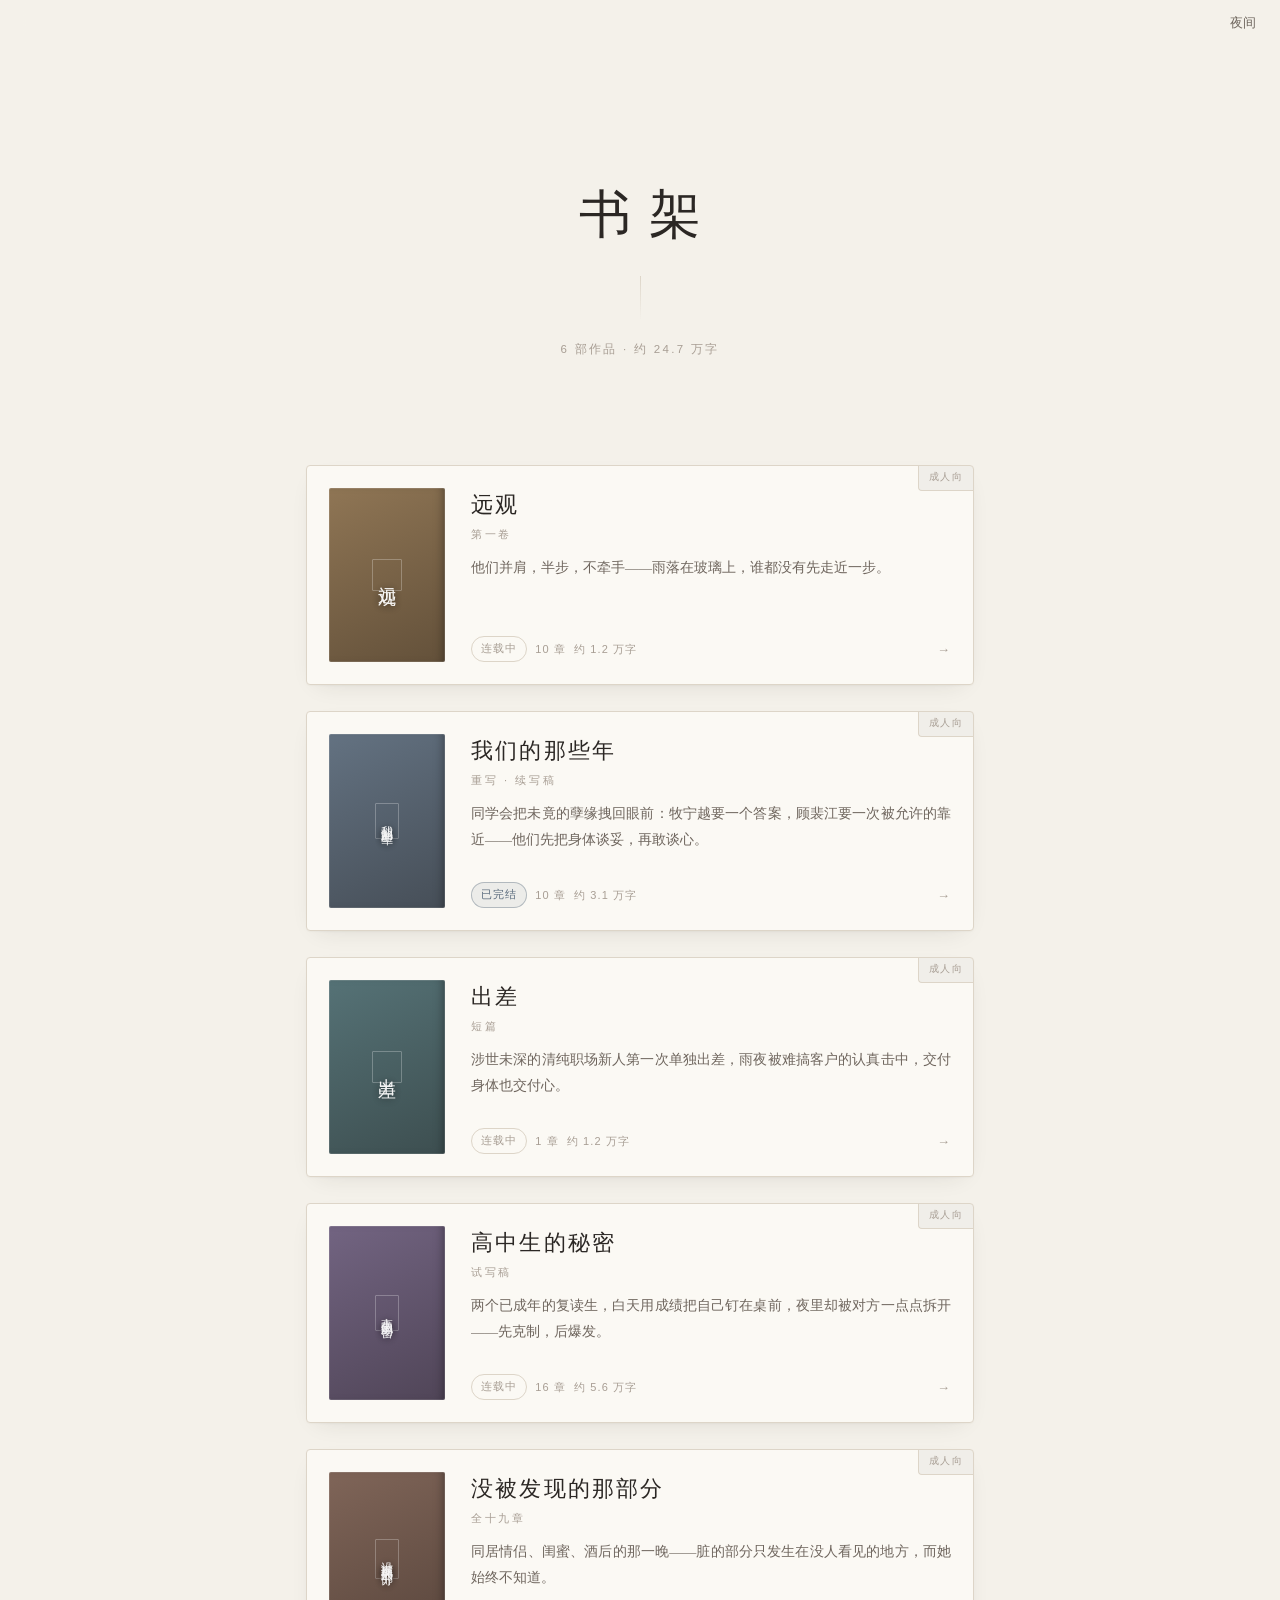
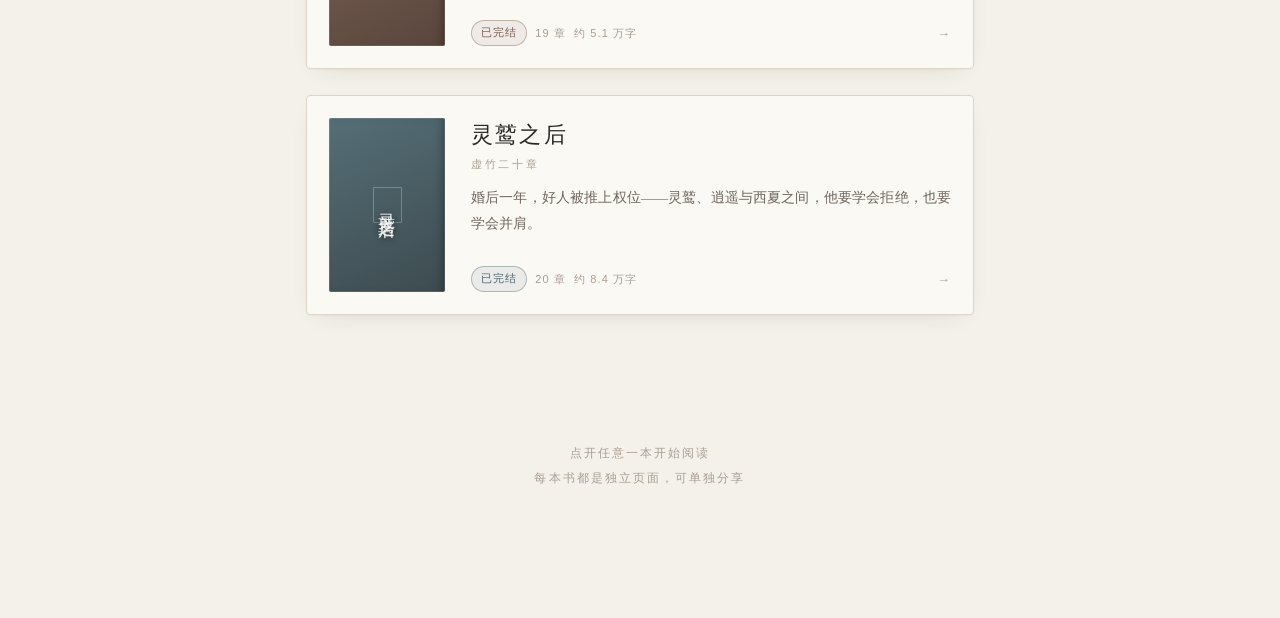
==== index.html @ 733e9455 "发布阅读页" ====
<!DOCTYPE html>
<html lang="zh-CN">
<head>
<meta charset="utf-8">
<meta name="viewport" content="width=device-width,initial-scale=1,viewport-fit=cover">
<meta name="color-scheme" content="light dark">
<meta name="description" content="6 部作品 · 约 24.7 万字，远观、我们的那些年、出差、高中生的秘密、没被发现的那部分">
<meta property="og:title" content="书架">
<meta property="og:description" content="6 部作品 · 约 24.7 万字，远观、我们的那些年、出差、高中生的秘密、没被发现的那部分">
<link rel="icon" href="[data-uri]">
<title>书架</title>
<script>(function(){
var r=document.documentElement;
try{
  var t=localStorage.getItem('xhw-theme');
  if(!t) t=matchMedia('(prefers-color-scheme: dark)').matches?'night':'day';
  r.dataset.theme=t;
}catch(e){}
})();</script>
<style>
:root{
  --bg:#f4f1ea; --bg-elev:#fbf9f4; --ink:#2b2724; --ink-soft:#6f665e;
  --ink-faint:#a89e94; --rule:#ddd5c8;
  --accent:#8c6f4a; --accent-lit:#8c6f4a;
  --shadow:0 1px 2px rgba(43,39,36,.04),0 8px 24px -12px rgba(43,39,36,.14);
  --shadow-lift:0 2px 4px rgba(43,39,36,.05),0 20px 44px -16px rgba(43,39,36,.22);
  --font-scale:1;
  --ease:cubic-bezier(.4,0,.2,1);
  /* 「Noto Serif SC」必须排在「Source Han Serif SC」之前：两者是同一套字形，
     但 Windows 上思源宋体常只装了 Heavy 单字重，命中它会让正文按 400 声明
     却渲染成 Heavy（实测墨量与 900 完全相同）。Noto Serif SC 是可变字体，
     400 才是正常正文字重。Songti SC 仅 macOS/iOS 有，留作首选无副作用。 */
  --serif:"Songti SC","Noto Serif SC","Source Han Serif SC","Noto Serif CJK SC",
          "Source Han Serif CN","STSong","SimSun",Georgia,"Times New Roman",serif;
  --sans:"PingFang SC","Microsoft YaHei","Hiragino Sans GB","Noto Sans CJK SC",
         -apple-system,"Segoe UI",sans-serif;
}
html[data-theme=night]{
  --bg:#16181a; --bg-elev:#1e2124; --ink:#cfc9c0; --ink-soft:#948d84;
  --ink-faint:#645d55; --rule:#2e3236;
  --accent:var(--accent-lit);
  --shadow:0 1px 2px rgba(0,0,0,.3),0 8px 24px -12px rgba(0,0,0,.6);
  --shadow-lift:0 2px 6px rgba(0,0,0,.36),0 22px 48px -16px rgba(0,0,0,.7);
}
/* 深底浅字会视觉膨胀（halation），中文笔画密更明显。字重已是 400 不宜再降
   （很多中文字体只有单字重，降了也无效），改用极轻的负字距抵消 */
html[data-theme=night] main{letter-spacing:.015em}
*{box-sizing:border-box}
html{scroll-behavior:smooth}
body{
  margin:0; background:var(--bg); color:var(--ink);
  font-family:var(--serif); -webkit-font-smoothing:antialiased;
  /* 中文字体缺字重时别让浏览器合成伪粗体：CJK 笔画密，合成会糊成一团 */
  font-synthesis:none;
  transition:background .4s var(--ease),color .4s var(--ease);
}
::selection{background:color-mix(in srgb,var(--accent) 24%,transparent)}
a{color:inherit}
:focus-visible{outline:2px solid var(--accent);outline-offset:2px;border-radius:2px}

/* 通用入场：加 .rise 的元素初始下沉透明，进入视口时由 JS 挂 .in */
.rise{opacity:0;transform:translateY(18px);
  transition:opacity .7s var(--ease),transform .7s var(--ease)}
.rise.in{opacity:1;transform:none}

.tbtn{border:0;background:none;color:var(--ink-soft);font-family:var(--sans);font-size:13px;
  cursor:pointer;padding:7px 10px;border-radius:6px;line-height:1;
  transition:color .25s var(--ease),background .25s var(--ease)}
.tbtn:hover{color:var(--ink);background:color-mix(in srgb,var(--ink) 7%,transparent)}
.tbtn:active{transform:scale(.94)}

@media (prefers-reduced-motion:reduce){
  *{transition:none!important;animation:none!important;scroll-behavior:auto!important}
  .rise{opacity:1!important;transform:none!important}
}

body{padding:0}
#shelf-tools{position:fixed;top:0;right:0;left:0;height:46px;z-index:50;display:flex;
  align-items:center;justify-content:flex-end;gap:2px;padding:0 14px;
  background:color-mix(in srgb,var(--bg) 86%,transparent);
  backdrop-filter:blur(12px) saturate(1.4);
  border-bottom:1px solid transparent;transition:border-color .4s var(--ease)}
#shelf-tools.lifted{border-bottom-color:var(--rule)}

.hero{padding:20vh 26px 12vh;text-align:center}
.hero h1{margin:0;font-size:clamp(34px,7vw,52px);font-weight:400;letter-spacing:.34em;
  text-indent:.34em;animation:titleIn 1.1s var(--ease) both}
.hero .line{width:1px;height:44px;margin:26px auto 0;
  background:linear-gradient(var(--rule),transparent);
  animation:dropIn .9s var(--ease) .3s both}
.hero .meta{margin-top:22px;font-family:var(--sans);font-size:11.5px;letter-spacing:.2em;
  color:var(--ink-faint);animation:fadeUp .9s var(--ease) .42s both}
@keyframes titleIn{from{opacity:0;transform:translateY(18px);letter-spacing:.54em}
  to{opacity:1;transform:none}}
@keyframes fadeUp{from{opacity:0;transform:translateY(14px)}to{opacity:1;transform:none}}
@keyframes dropIn{from{opacity:0;transform:scaleY(0);transform-origin:top}
  to{opacity:1;transform:none}}

.books{max-width:720px;margin:0 auto;padding:0 26px 14vh;
  display:flex;flex-direction:column;gap:26px}

/* 卡片自带的 transition 会整体覆盖 .rise 的，所以这里必须带上 opacity，
   否则入场只会有位移没有淡入 */
.card{display:flex;gap:26px;padding:22px;text-decoration:none;color:inherit;
  background:var(--bg-elev);border:1px solid var(--rule);border-radius:4px;
  box-shadow:var(--shadow);position:relative;overflow:hidden;
  transition:opacity .55s var(--ease),transform .55s var(--ease),
             box-shadow .4s var(--ease),border-color .4s var(--ease)}
/* 悬停时该书主色从左缘渗入 */
.card::before{content:"";position:absolute;inset:0 auto 0 0;width:2px;
  background:var(--bk);transform:scaleY(0);transform-origin:center;
  transition:transform .45s var(--ease)}
/* 用 .rise.in.card 提高特异性，压过 .rise.in 的 transform:none */
.rise.in.card:hover{transform:translateY(-4px);box-shadow:var(--shadow-lift);
  border-color:color-mix(in srgb,var(--bk) 42%,var(--rule))}
.rise.in.card:active{transform:translateY(-1px) scale(.995)}
.card:hover::before{transform:none}

/* 生成式封面：主色纸纹 + 竖排书名 */
.cv{flex:0 0 116px;height:174px;border-radius:2px;overflow:hidden;position:relative;
  display:flex;align-items:center;justify-content:center;
  background:linear-gradient(155deg,
    color-mix(in srgb,var(--bk) 88%,#000 4%),
    color-mix(in srgb,var(--bk) 58%,#2b2724));
  box-shadow:inset 0 0 0 1px rgba(255,255,255,.12),
             inset -7px 0 12px -8px rgba(0,0,0,.55);
  transition:transform .5s var(--ease)}
.card:hover .cv{transform:scale(1.035)}
.cv img{position:absolute;inset:0;width:100%;height:100%;object-fit:cover}
/* 竖排书名：不换列，长书名自动缩字号，避免折成两列挤满封面 */
.cv em{font-style:normal;writing-mode:vertical-rl;white-space:nowrap;
  font-size:var(--cvfs,17px);letter-spacing:.14em;line-height:1;
  color:#fff;opacity:.94;text-shadow:0 1px 10px rgba(0,0,0,.4);
  border:1px solid rgba(255,255,255,.28);padding:12px 5px;border-radius:1px}

.info{flex:1;min-width:0;display:flex;flex-direction:column}
/* 右侧留出「成人向」浮标的位置 */
.info h2{margin:2px 56px 0 0;font-size:22px;font-weight:400;letter-spacing:.1em}
.info .sub{margin-top:7px;font-family:var(--sans);font-size:11px;letter-spacing:.24em;
  color:var(--ink-faint)}
.info .tag{margin:13px 0 0;font-size:13.5px;line-height:1.95;color:var(--ink-soft);
  text-align:justify;
  display:-webkit-box;-webkit-line-clamp:3;-webkit-box-orient:vertical;overflow:hidden}
.info .foot{margin-top:auto;padding-top:15px;display:flex;align-items:center;
  flex-wrap:wrap;gap:8px;font-family:var(--sans);font-size:11px;letter-spacing:.1em;
  color:var(--ink-faint)}
/* 箭头始终占一行的末尾，元信息换行时不被挤走 */
.info .foot .arrow{order:9}
.pill{padding:3px 9px;border-radius:999px;border:1px solid var(--rule);line-height:1.6}
.pill.done{color:var(--bk);border-color:color-mix(in srgb,var(--bk) 40%,transparent);
  background:color-mix(in srgb,var(--bk) 9%,transparent)}
/* 夜间背景变暗后书的原色文字对比度不够，换成提亮版 */
html[data-theme=night] .pill.done{color:var(--bk-lit)}
/* 成人向做成卡片右上角浮标，不占元信息那行的宽度 */
.badge{position:absolute;top:0;right:0;z-index:1;
  font-family:var(--sans);font-size:9.5px;letter-spacing:.14em;color:var(--ink-faint);
  padding:5px 10px 6px;border-bottom-left-radius:4px;
  background:color-mix(in srgb,var(--ink) 5%,transparent);
  border-left:1px solid var(--rule);border-bottom:1px solid var(--rule)}
.arrow{margin-left:auto;color:var(--ink-faint);font-size:13px;
  transition:transform .4s var(--ease),color .4s var(--ease)}
.card:hover .arrow{transform:translateX(4px);color:var(--bk)}
html[data-theme=night] .card:hover .arrow{color:var(--bk-lit)}

.foot-note{padding:0 26px 14vh;text-align:center;font-family:var(--sans);
  font-size:11.5px;letter-spacing:.18em;color:var(--ink-faint);line-height:2.2}

@media (max-width:600px){
  .hero{padding:14vh 22px 9vh}
  .books{padding:0 18px 12vh;gap:20px}
  .card{gap:18px;padding:17px}
  /* 手机上封面按比例缩小，但字号只压一点点，太小会看不清 */
  .cv{flex-basis:92px;height:140px}
  .cv em{font-size:calc(var(--cvfs,17px) * .92);padding:9px 4px}
  .info h2{font-size:19px}
  .info .tag{font-size:12.5px;-webkit-line-clamp:4}
  /* 窄屏元信息压缩到一行，箭头省掉（整卡可点，不需要指示） */
  .info .foot{gap:6px;font-size:10.5px;padding-top:12px}
  .pill{padding:3px 7px}
  .info .foot .arrow{display:none}
  .badge{font-size:9px;padding:4px 8px 5px}
}
@media print{#shelf-tools{display:none}.card{box-shadow:none}}
</style>
</head>
<body>
<nav id="shelf-tools">
  <button class="tbtn" id="theme" aria-label="切换日间夜间">夜间</button>
</nav>

<header class="hero">
  <h1>书架</h1>
  <div class="line"></div>
  <div class="meta">6 部作品 · 约 24.7 万字</div>
</header>

<div class="books">
    <a class="card rise" href="远观.html"
       style="--bk:#8c6f4a;--bk-lit:#a58f72">
      <span class="badge">成人向</span><div class="cv"><em style="--cvfs:18px">远观</em></div>
      <div class="info">
        <h2>远观</h2>
      <div class="sub">第一卷</div>
      <p class="tag">他们并肩，半步，不牵手——雨落在玻璃上，谁都没有先走近一步。</p>
        <div class="foot">
          <span class="pill">连载中</span>
          <span>10 章</span>
          <span>约 1.2 万字</span>
          <span class="arrow">→</span>
        </div>
      </div>
    </a>
    <a class="card rise" href="我们的那些年.html"
       style="--bk:#5a6b7d;--bk-lit:#7e8c9a">
      <span class="badge">成人向</span><div class="cv"><em style="--cvfs:12px">我们的那些年</em></div>
      <div class="info">
        <h2>我们的那些年</h2>
      <div class="sub">重写 · 续写稿</div>
      <p class="tag">同学会把未竟的孽缘拽回眼前：牧宁越要一个答案，顾裴江要一次被允许的靠近——他们先把身体谈妥，再敢谈心。</p>
        <div class="foot">
          <span class="pill done">已完结</span>
          <span>10 章</span>
          <span>约 3.1 万字</span>
          <span class="arrow">→</span>
        </div>
      </div>
    </a>
    <a class="card rise" href="出差.html"
       style="--bk:#4a6b70;--bk-lit:#728c8f">
      <span class="badge">成人向</span><div class="cv"><em style="--cvfs:18px">出差</em></div>
      <div class="info">
        <h2>出差</h2>
      <div class="sub">短篇</div>
      <p class="tag">涉世未深的清纯职场新人第一次单独出差，雨夜被难搞客户的认真击中，交付身体也交付心。</p>
        <div class="foot">
          <span class="pill">连载中</span>
          <span>1 章</span>
          <span>约 1.2 万字</span>
          <span class="arrow">→</span>
        </div>
      </div>
    </a>
    <a class="card rise" href="高中生的秘密.html"
       style="--bk:#6b5b7d;--bk-lit:#8c7f9a">
      <span class="badge">成人向</span><div class="cv"><em style="--cvfs:12px">高中生的秘密</em></div>
      <div class="info">
        <h2>高中生的秘密</h2>
      <div class="sub">试写稿</div>
      <p class="tag">两个已成年的复读生，白天用成绩把自己钉在桌前，夜里却被对方一点点拆开——先克制，后爆发。</p>
        <div class="foot">
          <span class="pill">连载中</span>
          <span>16 章</span>
          <span>约 5.6 万字</span>
          <span class="arrow">→</span>
        </div>
      </div>
    </a>
    <a class="card rise" href="没被发现的那部分.html"
       style="--bk:#7a5c4e;--bk-lit:#978075">
      <span class="badge">成人向</span><div class="cv"><em style="--cvfs:12px">没被发现的那部分</em></div>
      <div class="info">
        <h2>没被发现的那部分</h2>
      <div class="sub">全十九章</div>
      <p class="tag">同居情侣、闺蜜、酒后的那一晚——脏的部分只发生在没人看见的地方，而她始终不知道。</p>
        <div class="foot">
          <span class="pill done">已完结</span>
          <span>19 章</span>
          <span>约 5.1 万字</span>
          <span class="arrow">→</span>
        </div>
      </div>
    </a>
    <a class="card rise" href="灵鹫之后.html"
       style="--bk:#4a6670;--bk-lit:#72888f">
      <div class="cv"><em style="--cvfs:17px">灵鹫之后</em></div>
      <div class="info">
        <h2>灵鹫之后</h2>
      <div class="sub">虚竹二十章</div>
      <p class="tag">婚后一年，好人被推上权位——灵鹫、逍遥与西夏之间，他要学会拒绝，也要学会并肩。</p>
        <div class="foot">
          <span class="pill done">已完结</span>
          <span>20 章</span>
          <span>约 8.4 万字</span>
          <span class="arrow">→</span>
        </div>
      </div>
    </a>
</div>

<div class="foot-note">点开任意一本开始阅读<br>每本书都是独立页面，可单独分享</div>

<noscript><style>.rise{opacity:1!important;transform:none!important}</style></noscript>
<script>
var TK='xhw-theme';
var root=document.documentElement;
function readTheme(){
  try{ var v=localStorage.getItem(TK); if(v) return v; }catch(e){}
  return matchMedia('(prefers-color-scheme: dark)').matches?'night':'day';
}
function paintTheme(t){
  root.dataset.theme=t;
  var b=document.getElementById('theme');
  if(b) b.textContent=(t==='night'?'日间':'夜间');
}
paintTheme(readTheme());
function toggleTheme(){
  var t=root.dataset.theme==='night'?'day':'night';
  try{ localStorage.setItem(TK,t); }catch(e){}
  // 支持时用 View Transitions 做交叉淡化
  if(document.startViewTransition && !matchMedia('(prefers-reduced-motion: reduce)').matches){
    document.startViewTransition(function(){ paintTheme(t); });
  }else{ paintTheme(t); }
}
// 观察器：元素进入视口后加 .in，一次性触发不回退。
// 构造或调用失败（旧浏览器 polyfill 缺陷等）时退化为直接全部显示，
// 避免因为动画层出错而导致正文停留在 opacity:0 的不可见状态。
var reveal=(function(){
  var showAll=function(els){ [].forEach.call(els,function(e){ e.classList.add('in'); }); };
  if(!window.IntersectionObserver || matchMedia('(prefers-reduced-motion: reduce)').matches){
    return showAll;
  }
  try{
    var io=new IntersectionObserver(function(es){
      es.forEach(function(e){
        if(e.isIntersecting){ e.target.classList.add('in'); io.unobserve(e.target); }
      });
    },{rootMargin:'0px 0px -12% 0px',threshold:.02});
    return function(els){
      try{ [].forEach.call(els,function(e){ io.observe(e); }); }
      catch(e){ showAll(els); }
    };
  }catch(e){ return showAll; }
})();

(function(){
  document.getElementById('theme').onclick=toggleTheme;
  var cards=[].slice.call(document.querySelectorAll('.card'));
  cards.forEach(function(c,i){ c.style.transitionDelay=(i*60)+'ms'; });
  reveal(cards);
  // 入场延迟只用于首次，避免之后悬停也跟着延迟
  setTimeout(function(){ cards.forEach(function(c){ c.style.transitionDelay=''; }); },
    260+cards.length*60);

  // 滚动后工具条显出分隔线
  var tb=document.getElementById('shelf-tools'), raf=0;
  addEventListener('scroll',function(){
    if(raf) return;
    raf=requestAnimationFrame(function(){
      raf=0; tb.classList.toggle('lifted',scrollY>10);
    });
  },{passive:true});
})();
</script>
</body>
</html>
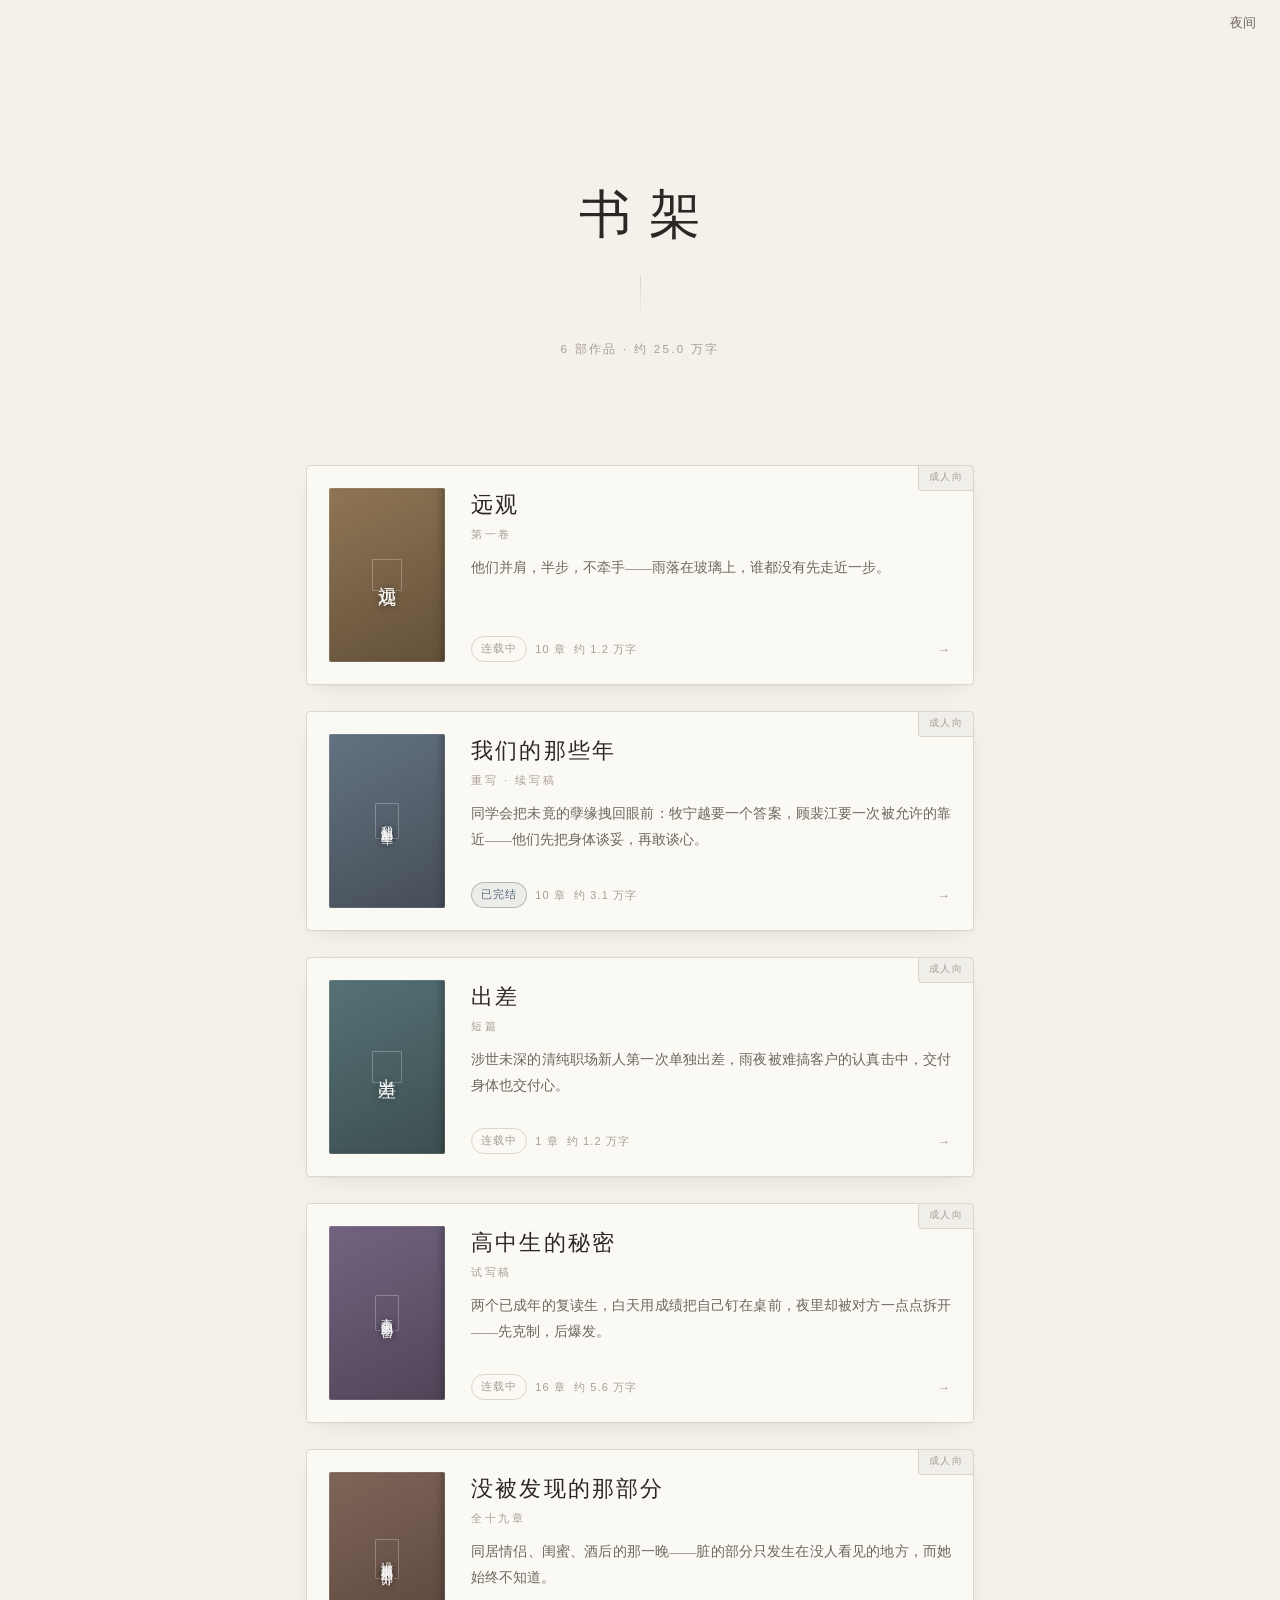
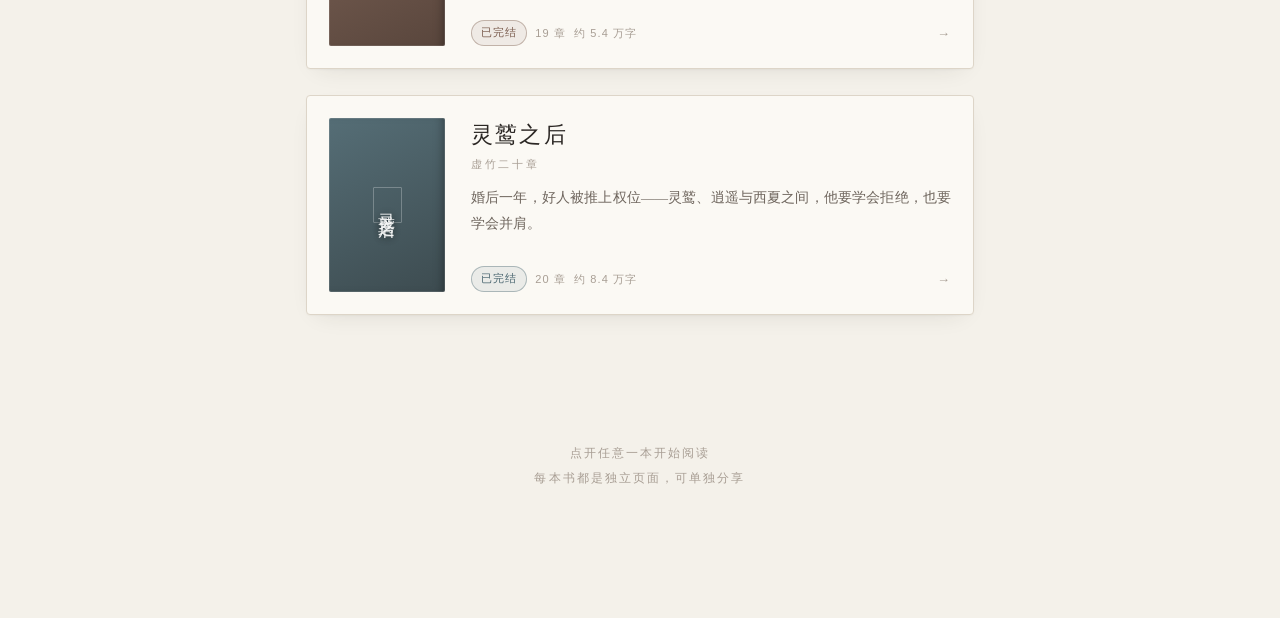
==== commit 2df6e8d0: "更新阅读页" ====
--- a/index.html
+++ b/index.html
@@ -4,9 +4,9 @@
 <meta charset="utf-8">
 <meta name="viewport" content="width=device-width,initial-scale=1,viewport-fit=cover">
 <meta name="color-scheme" content="light dark">
-<meta name="description" content="6 部作品 · 约 24.7 万字，远观、我们的那些年、出差、高中生的秘密、没被发现的那部分">
+<meta name="description" content="6 部作品 · 约 25.0 万字，远观、我们的那些年、出差、高中生的秘密、没被发现的那部分">
 <meta property="og:title" content="书架">
-<meta property="og:description" content="6 部作品 · 约 24.7 万字，远观、我们的那些年、出差、高中生的秘密、没被发现的那部分">
+<meta property="og:description" content="6 部作品 · 约 25.0 万字，远观、我们的那些年、出差、高中生的秘密、没被发现的那部分">
 <link rel="icon" href="[data-uri]">
 <title>书架</title>
 <script>(function(){
@@ -191,7 +191,7 @@
 <header class="hero">
   <h1>书架</h1>
   <div class="line"></div>
-  <div class="meta">6 部作品 · 约 24.7 万字</div>
+  <div class="meta">6 部作品 · 约 25.0 万字</div>
 </header>
 
 <div class="books">
@@ -265,7 +265,7 @@
         <div class="foot">
           <span class="pill done">已完结</span>
           <span>19 章</span>
-          <span>约 5.1 万字</span>
+          <span>约 5.4 万字</span>
           <span class="arrow">→</span>
         </div>
       </div>
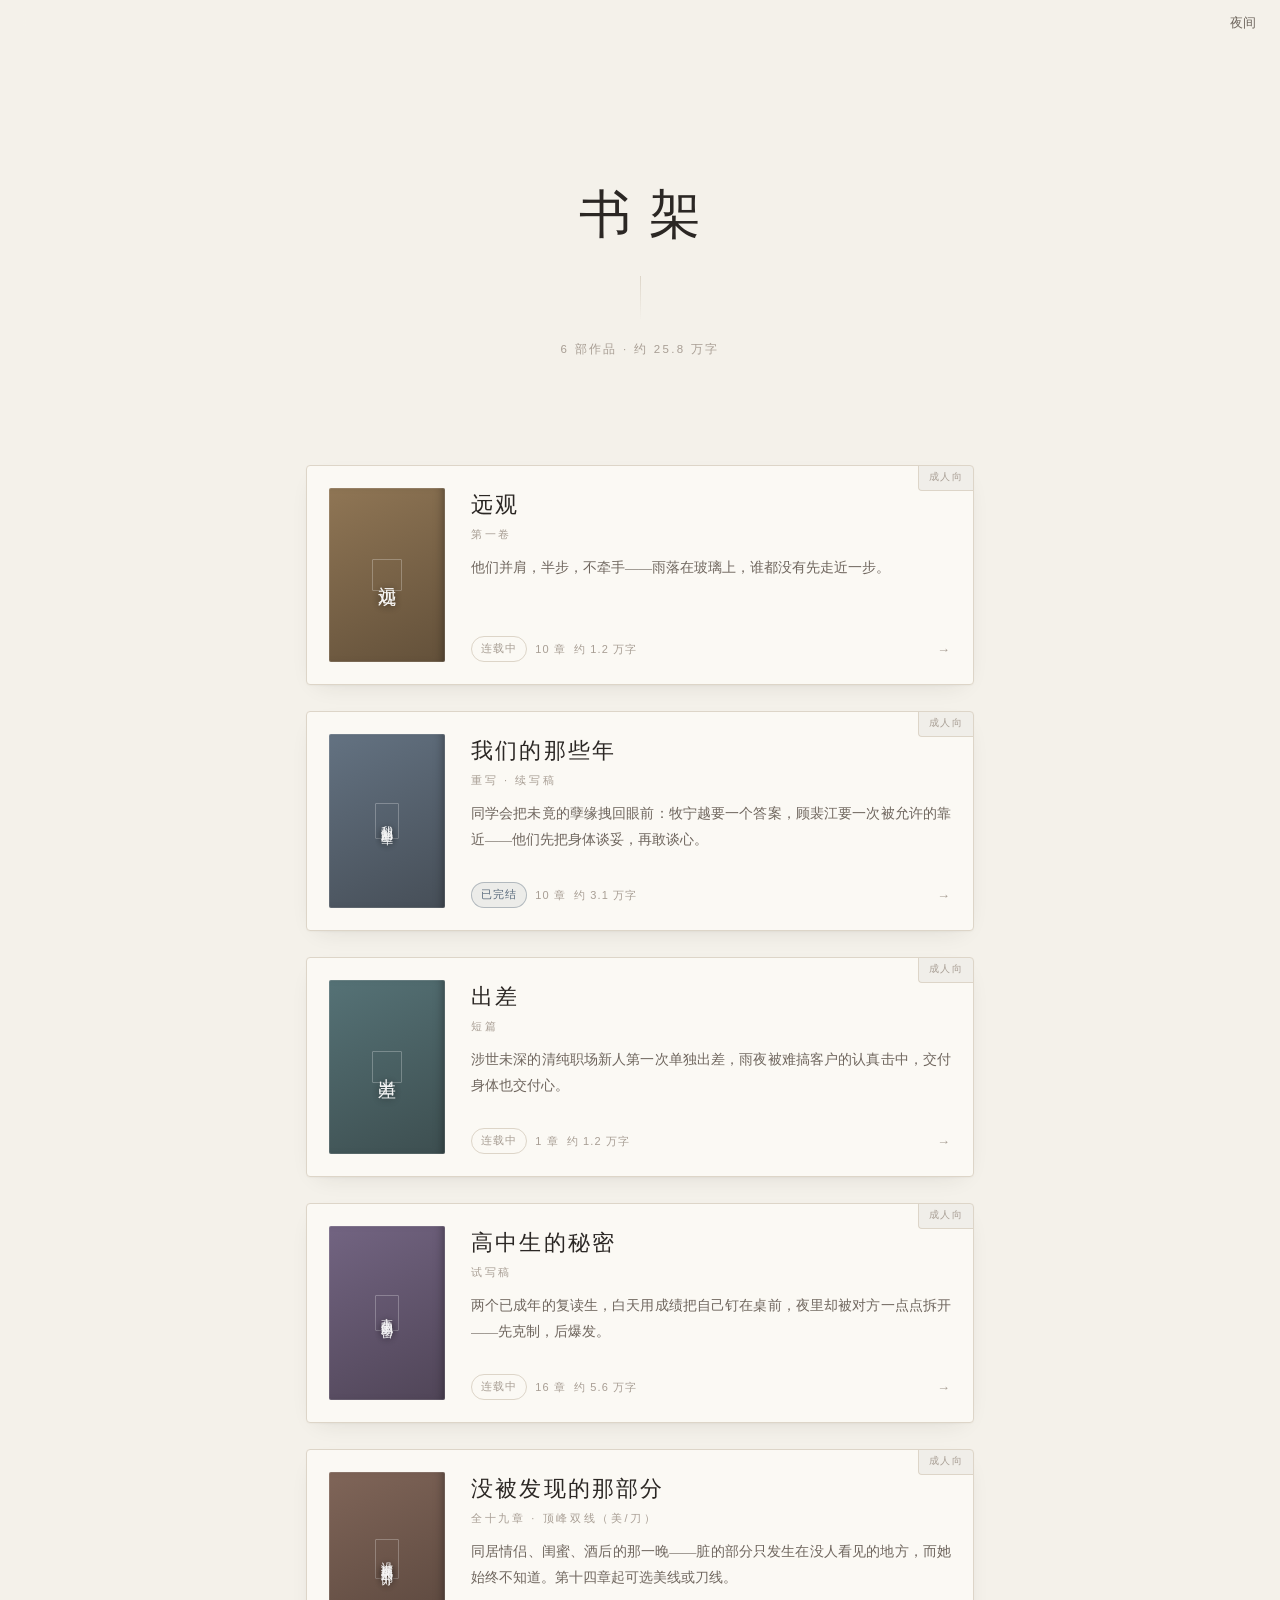
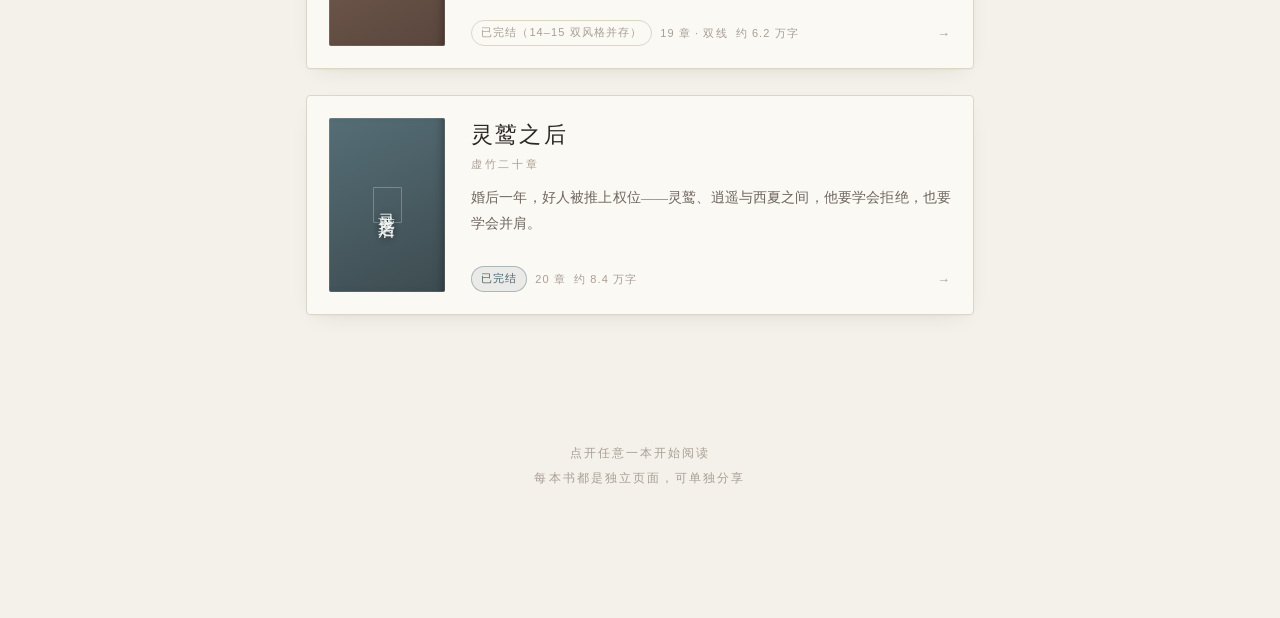
==== commit 67ca22e6: "更新阅读页" ====
--- a/index.html
+++ b/index.html
@@ -4,9 +4,9 @@
 <meta charset="utf-8">
 <meta name="viewport" content="width=device-width,initial-scale=1,viewport-fit=cover">
 <meta name="color-scheme" content="light dark">
-<meta name="description" content="6 部作品 · 约 25.0 万字，远观、我们的那些年、出差、高中生的秘密、没被发现的那部分">
+<meta name="description" content="6 部作品 · 约 25.8 万字，远观、我们的那些年、出差、高中生的秘密、没被发现的那部分">
 <meta property="og:title" content="书架">
-<meta property="og:description" content="6 部作品 · 约 25.0 万字，远观、我们的那些年、出差、高中生的秘密、没被发现的那部分">
+<meta property="og:description" content="6 部作品 · 约 25.8 万字，远观、我们的那些年、出差、高中生的秘密、没被发现的那部分">
 <link rel="icon" href="[data-uri]">
 <title>书架</title>
 <script>(function(){
@@ -191,7 +191,7 @@
 <header class="hero">
   <h1>书架</h1>
   <div class="line"></div>
-  <div class="meta">6 部作品 · 约 25.0 万字</div>
+  <div class="meta">6 部作品 · 约 25.8 万字</div>
 </header>
 
 <div class="books">
@@ -260,12 +260,12 @@
       <span class="badge">成人向</span><div class="cv"><em style="--cvfs:12px">没被发现的那部分</em></div>
       <div class="info">
         <h2>没被发现的那部分</h2>
-      <div class="sub">全十九章</div>
-      <p class="tag">同居情侣、闺蜜、酒后的那一晚——脏的部分只发生在没人看见的地方，而她始终不知道。</p>
-        <div class="foot">
-          <span class="pill done">已完结</span>
-          <span>19 章</span>
-          <span>约 5.4 万字</span>
+      <div class="sub">全十九章 · 顶峰双线（美/刀）</div>
+      <p class="tag">同居情侣、闺蜜、酒后的那一晚——脏的部分只发生在没人看见的地方，而她始终不知道。第十四章起可选美线或刀线。</p>
+        <div class="foot">
+          <span class="pill">已完结（14–15 双风格并存）</span>
+          <span>19 章 · 双线</span>
+          <span>约 6.2 万字</span>
           <span class="arrow">→</span>
         </div>
       </div>
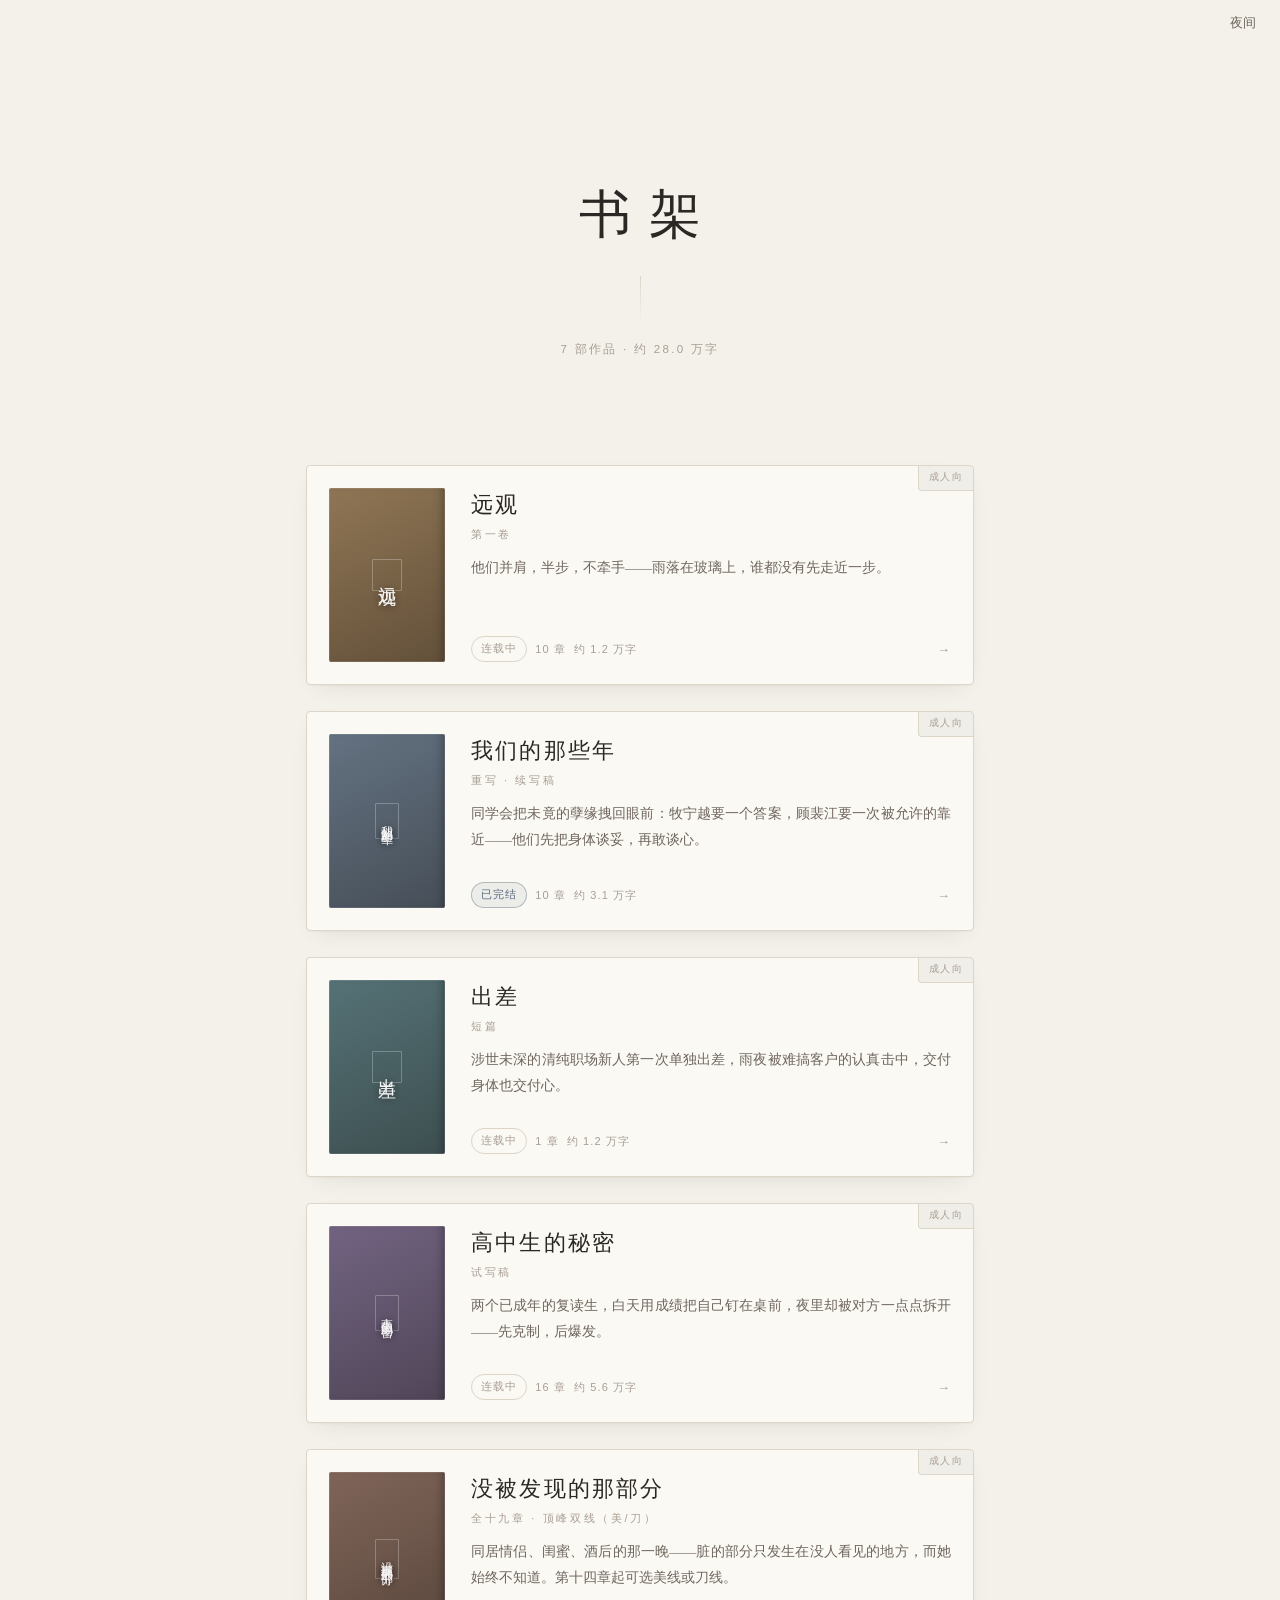
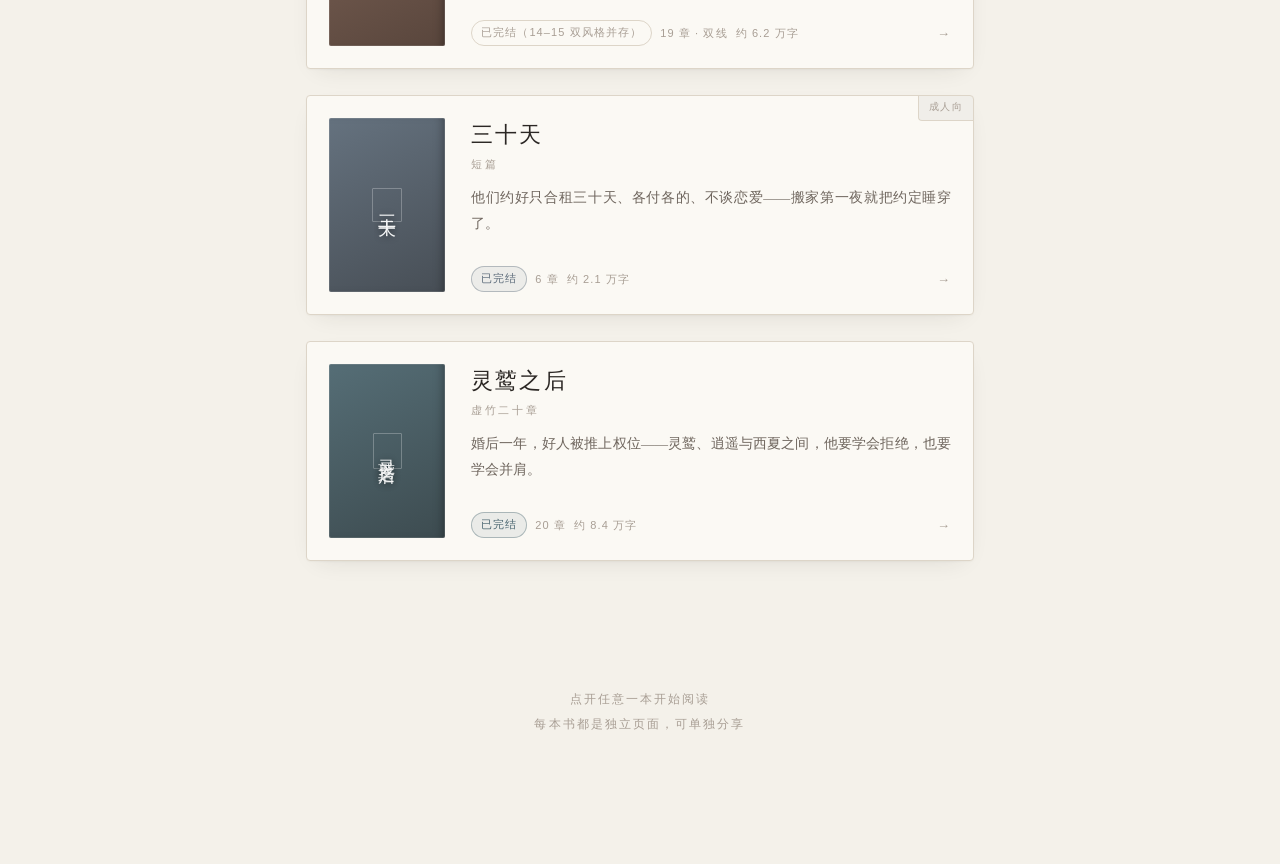
==== commit dc65cf26: "发布《三十天》全文：六章已完结" ====
--- a/index.html
+++ b/index.html
@@ -4,9 +4,9 @@
 <meta charset="utf-8">
 <meta name="viewport" content="width=device-width,initial-scale=1,viewport-fit=cover">
 <meta name="color-scheme" content="light dark">
-<meta name="description" content="6 部作品 · 约 25.8 万字，远观、我们的那些年、出差、高中生的秘密、没被发现的那部分">
+<meta name="description" content="7 部作品 · 约 28.0 万字，远观、我们的那些年、出差、高中生的秘密、没被发现的那部分">
 <meta property="og:title" content="书架">
-<meta property="og:description" content="6 部作品 · 约 25.8 万字，远观、我们的那些年、出差、高中生的秘密、没被发现的那部分">
+<meta property="og:description" content="7 部作品 · 约 28.0 万字，远观、我们的那些年、出差、高中生的秘密、没被发现的那部分">
 <link rel="icon" href="[data-uri]">
 <title>书架</title>
 <script>(function(){
@@ -191,7 +191,7 @@
 <header class="hero">
   <h1>书架</h1>
   <div class="line"></div>
-  <div class="meta">6 部作品 · 约 25.8 万字</div>
+  <div class="meta">7 部作品 · 约 28.0 万字</div>
 </header>
 
 <div class="books">
@@ -266,6 +266,21 @@
           <span class="pill">已完结（14–15 双风格并存）</span>
           <span>19 章 · 双线</span>
           <span>约 6.2 万字</span>
+          <span class="arrow">→</span>
+        </div>
+      </div>
+    </a>
+    <a class="card rise" href="三十天.html"
+       style="--bk:#5c6b7a;--bk-lit:#808c97">
+      <span class="badge">成人向</span><div class="cv"><em style="--cvfs:18px">三十天</em></div>
+      <div class="info">
+        <h2>三十天</h2>
+      <div class="sub">短篇</div>
+      <p class="tag">他们约好只合租三十天、各付各的、不谈恋爱——搬家第一夜就把约定睡穿了。</p>
+        <div class="foot">
+          <span class="pill done">已完结</span>
+          <span>6 章</span>
+          <span>约 2.1 万字</span>
           <span class="arrow">→</span>
         </div>
       </div>
